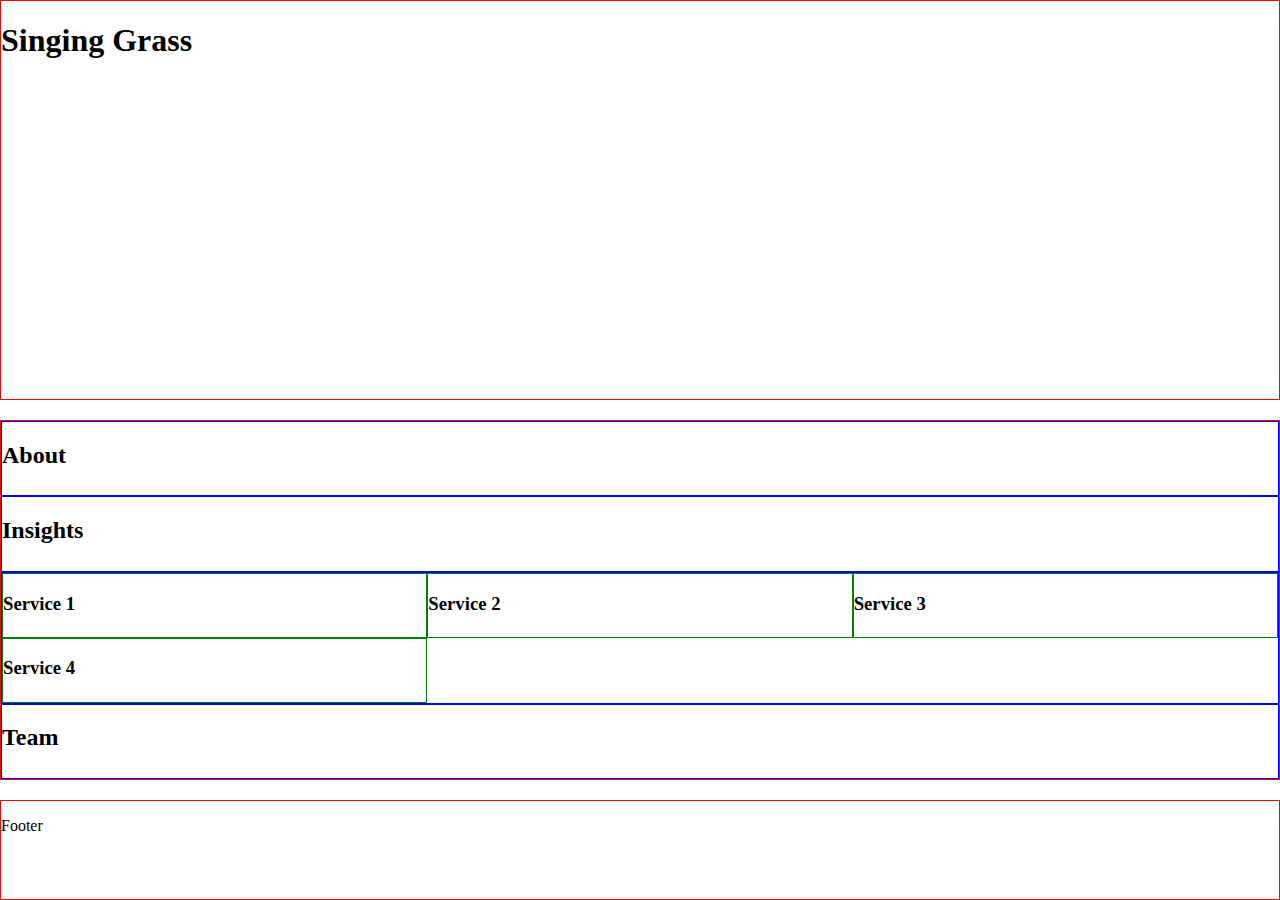
==== index.html @ ded856cd "Draft page layout for review with Alicia" ====
<!DOCTYPE html>
<html lang="en">
<head>
    <meta charset="UTF-8">
    <title>Singing Grass Communications</title>
    <link rel="stylesheet" href="/css/style.css">
</head>

<body>
    <header>
        <h1>Singing Grass</h1>
    </header>

    <main>
        <section>
            <h2>About</h2>
        </section>
        
        <section>
            <h2>Insights</h2>
        </section>

        <section id="services">
            <div>
                <h3>Service 1</h3>
            </div>
            <div>
                <h3>Service 2</h3>
            </div>
            <div>
                <h3>Service 3</h3>
            </div>
            <div>
                <h3>Service 4</h3>
            </div>
        </section>

        <section>
            <h2>Team</h2>
        </section>
    </main>

    <footer>
        <p>Footer</p>
    </footer>
</body>

</html>
---- css/style.css ----
/*
    Grid Set-Up
*/
body {
    display: grid;
    min-height: 100vh;
    min-width: 100%;
    grid-template-rows: 400px 1fr 100px;
    grid-row-gap: 20px;
    margin: 0;
}

main {
    display: grid;
}

#services {
    display: grid;
    grid-template-columns: repeat(auto-fit, minmax(400px, 1fr));
}

/*
    Trial
*/

/*
    Development Guides
*/
body>* {
    border: 1px solid red;
}

main>* {
    border: 1px solid blue;
}

#services>* {
    border: 1px solid green;
}
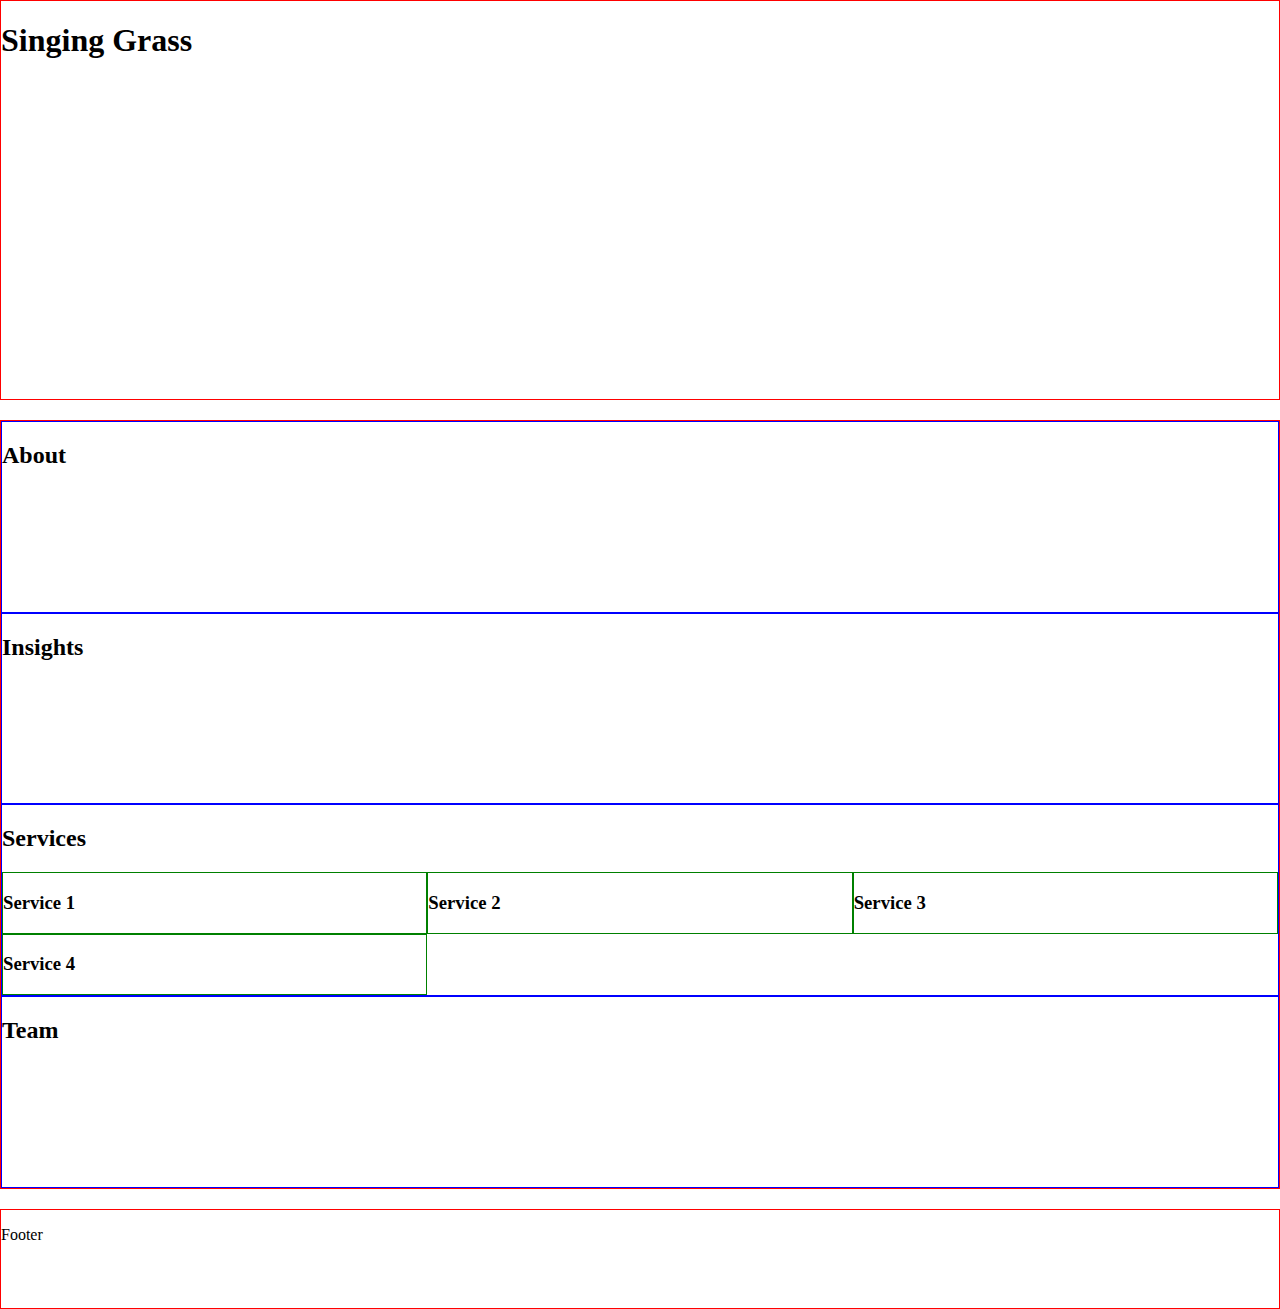
==== commit 204efaf1: "Add heading to services section" ====
--- a/index.html
+++ b/index.html
@@ -12,30 +12,33 @@
     </header>
 
     <main>
-        <section>
+        <section id="about">
             <h2>About</h2>
         </section>
         
-        <section>
+        <section id="insights">
             <h2>Insights</h2>
         </section>
 
         <section id="services">
-            <div>
-                <h3>Service 1</h3>
-            </div>
-            <div>
-                <h3>Service 2</h3>
-            </div>
-            <div>
-                <h3>Service 3</h3>
-            </div>
-            <div>
-                <h3>Service 4</h3>
+            <h2>Services</h2>
+            <div class="grid">
+                <div>
+                    <h3>Service 1</h3>
+                </div>
+                <div>
+                    <h3>Service 2</h3>
+                </div>
+                <div>
+                    <h3>Service 3</h3>
+                </div>
+                <div>
+                    <h3>Service 4</h3>
+                </div>
             </div>
         </section>
 
-        <section>
+        <section id="team">
             <h2>Team</h2>
         </section>
     </main>
--- a/css/style.css
+++ b/css/style.css
@@ -1,6 +1,10 @@
 /*
     Grid Set-Up
 */
+.grid {
+    display: grid;
+}
+
 body {
     display: grid;
     min-height: 100vh;
@@ -12,10 +16,10 @@
 
 main {
     display: grid;
+    grid-template-rows: 1fr 1fr 1fr 1fr
 }
 
-#services {
-    display: grid;
+#services .grid {
     grid-template-columns: repeat(auto-fit, minmax(400px, 1fr));
 }
 
@@ -34,6 +38,6 @@
     border: 1px solid blue;
 }
 
-#services>* {
+#services .grid>* {
     border: 1px solid green;
 }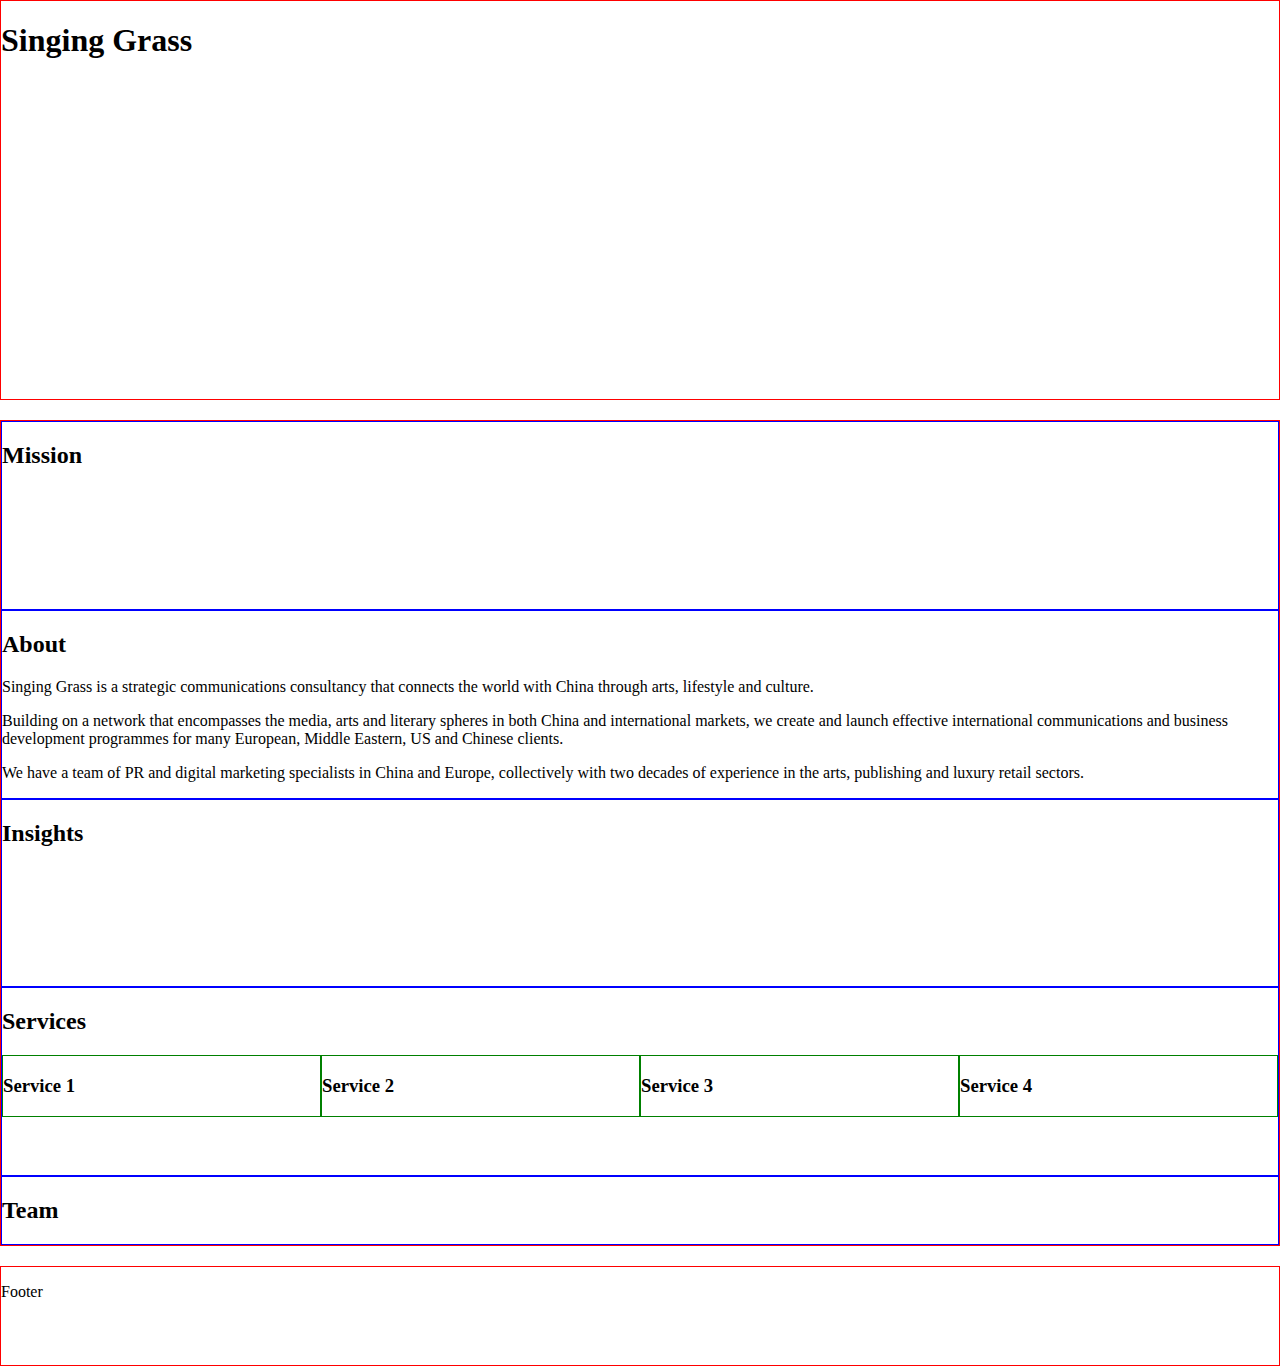
==== commit 83eac567: "Add detail to the about section" ====
--- a/index.html
+++ b/index.html
@@ -12,8 +12,30 @@
     </header>
 
     <main>
+        <section id="mission">
+            <h2>Mission</h2>
+        </section>
+
         <section id="about">
             <h2>About</h2>
+            <p>
+                Singing Grass is a strategic communications consultancy that 
+                connects the world with China through arts, lifestyle and culture.
+            </p>
+
+            <p>
+                Building on a network that encompasses the media, arts and 
+                literary spheres in both China and international markets, we 
+                create and launch effective international communications and 
+                business development programmes for many European, Middle 
+                Eastern, US and Chinese clients.
+            </p>
+
+            <p>
+                We have a team of PR and digital marketing specialists in 
+                China and Europe, collectively with two decades of experience 
+                in the arts, publishing and luxury retail sectors.
+            </p>
         </section>
         
         <section id="insights">
--- a/css/style.css
+++ b/css/style.css
@@ -20,7 +20,13 @@
 }
 
 #services .grid {
-    grid-template-columns: repeat(auto-fit, minmax(400px, 1fr));
+    grid-template-columns: repeat(auto-fit, minmax(300px, 1fr));
+}
+
+#team .grid {
+    grid-template-rows: 1fr 1fr;
+    grid-template-columns: 1fr 1fr 1fr;
+    min-height: 800px;
 }
 
 /*
@@ -40,4 +46,8 @@
 
 #services .grid>* {
     border: 1px solid green;
+}
+
+#team .grid>* {
+    border: 1px solid green;
 }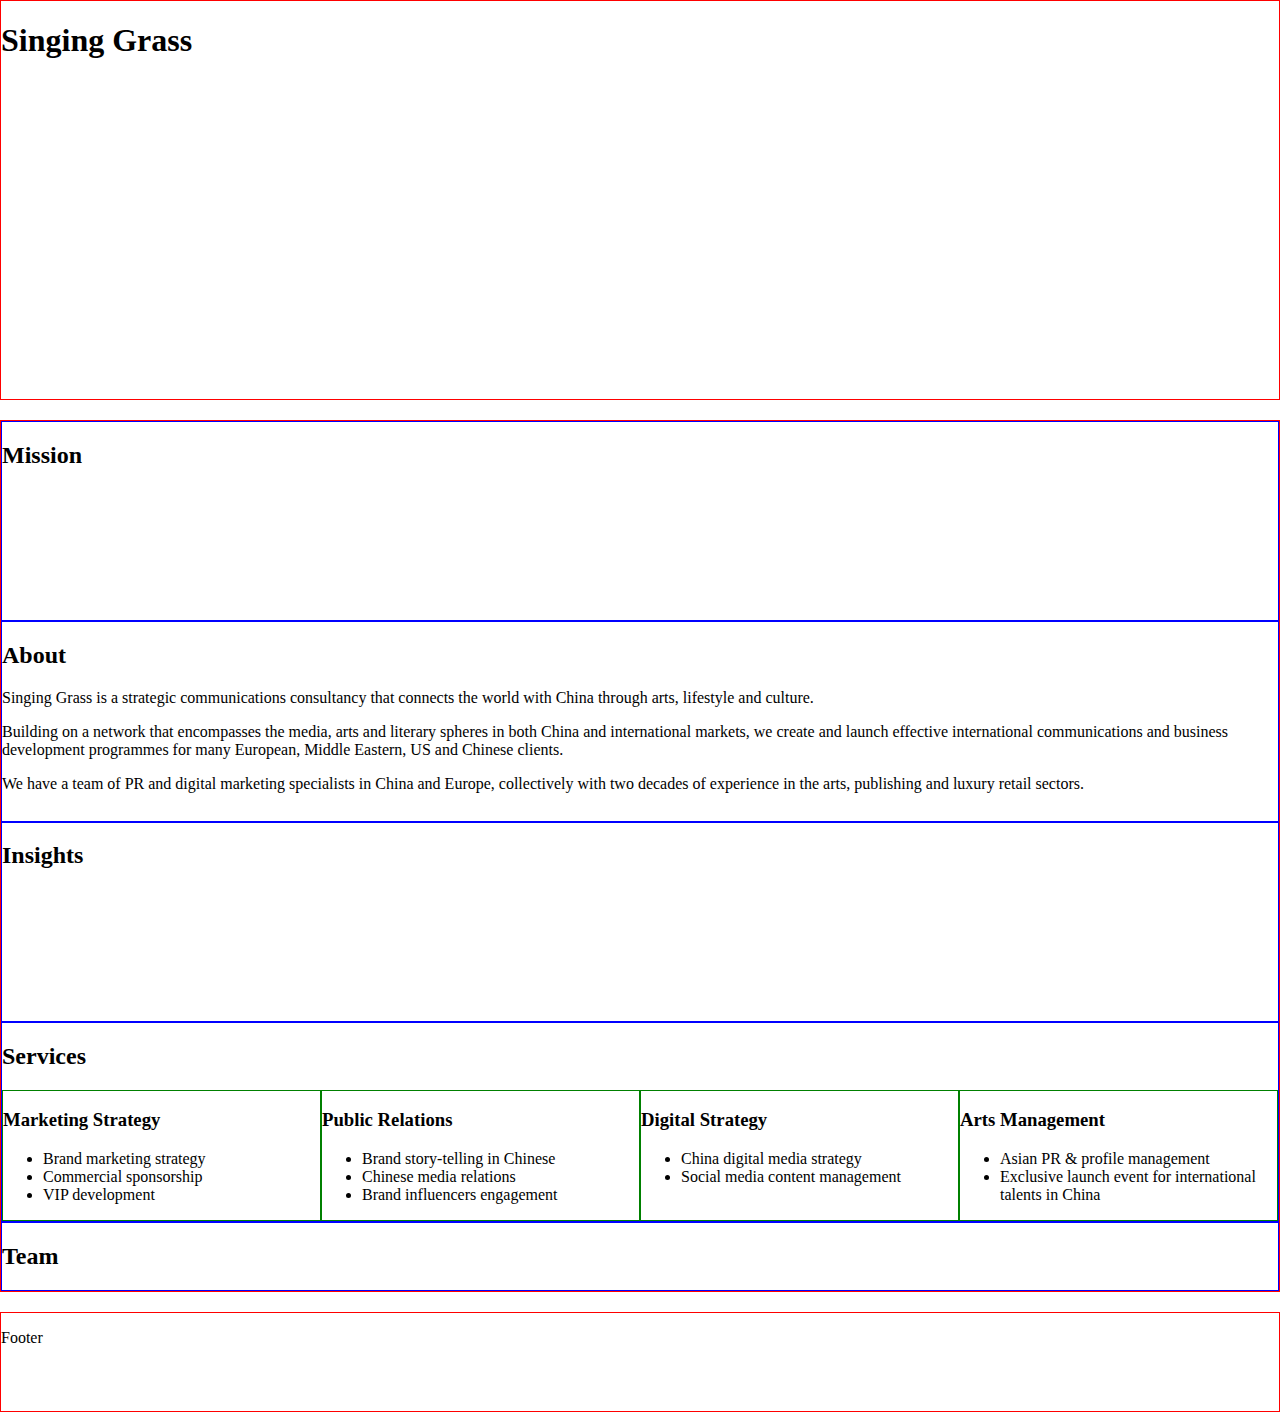
==== commit e9ad2764: "Add details to the services section" ====
--- a/index.html
+++ b/index.html
@@ -46,16 +46,37 @@
             <h2>Services</h2>
             <div class="grid">
                 <div>
-                    <h3>Service 1</h3>
+                    <h3>Marketing Strategy</h3>
+                    <ul>
+                        <li>Brand marketing strategy</li>
+                        <li>Commercial sponsorship</li>
+                        <li>VIP development</li>
+                    </ul>
                 </div>
+
                 <div>
-                    <h3>Service 2</h3>
+                    <h3>Public Relations</h3>
+                    <ul>
+                        <li>Brand story-telling in Chinese</li>
+                        <li>Chinese media relations</li>
+                        <li>Brand influencers engagement</li>
+                    </ul>
                 </div>
+
                 <div>
-                    <h3>Service 3</h3>
+                    <h3>Digital Strategy</h3>
+                    <ul>
+                        <li>China digital media strategy</li>
+                        <li>Social media content management</li>
+                    </ul>
                 </div>
+
                 <div>
-                    <h3>Service 4</h3>
+                    <h3>Arts Management</h3>
+                    <ul>
+                        <li>Asian PR &amp; profile management</li>
+                        <li>Exclusive launch event for international talents in China</li>
+                    </ul>
                 </div>
             </div>
         </section>
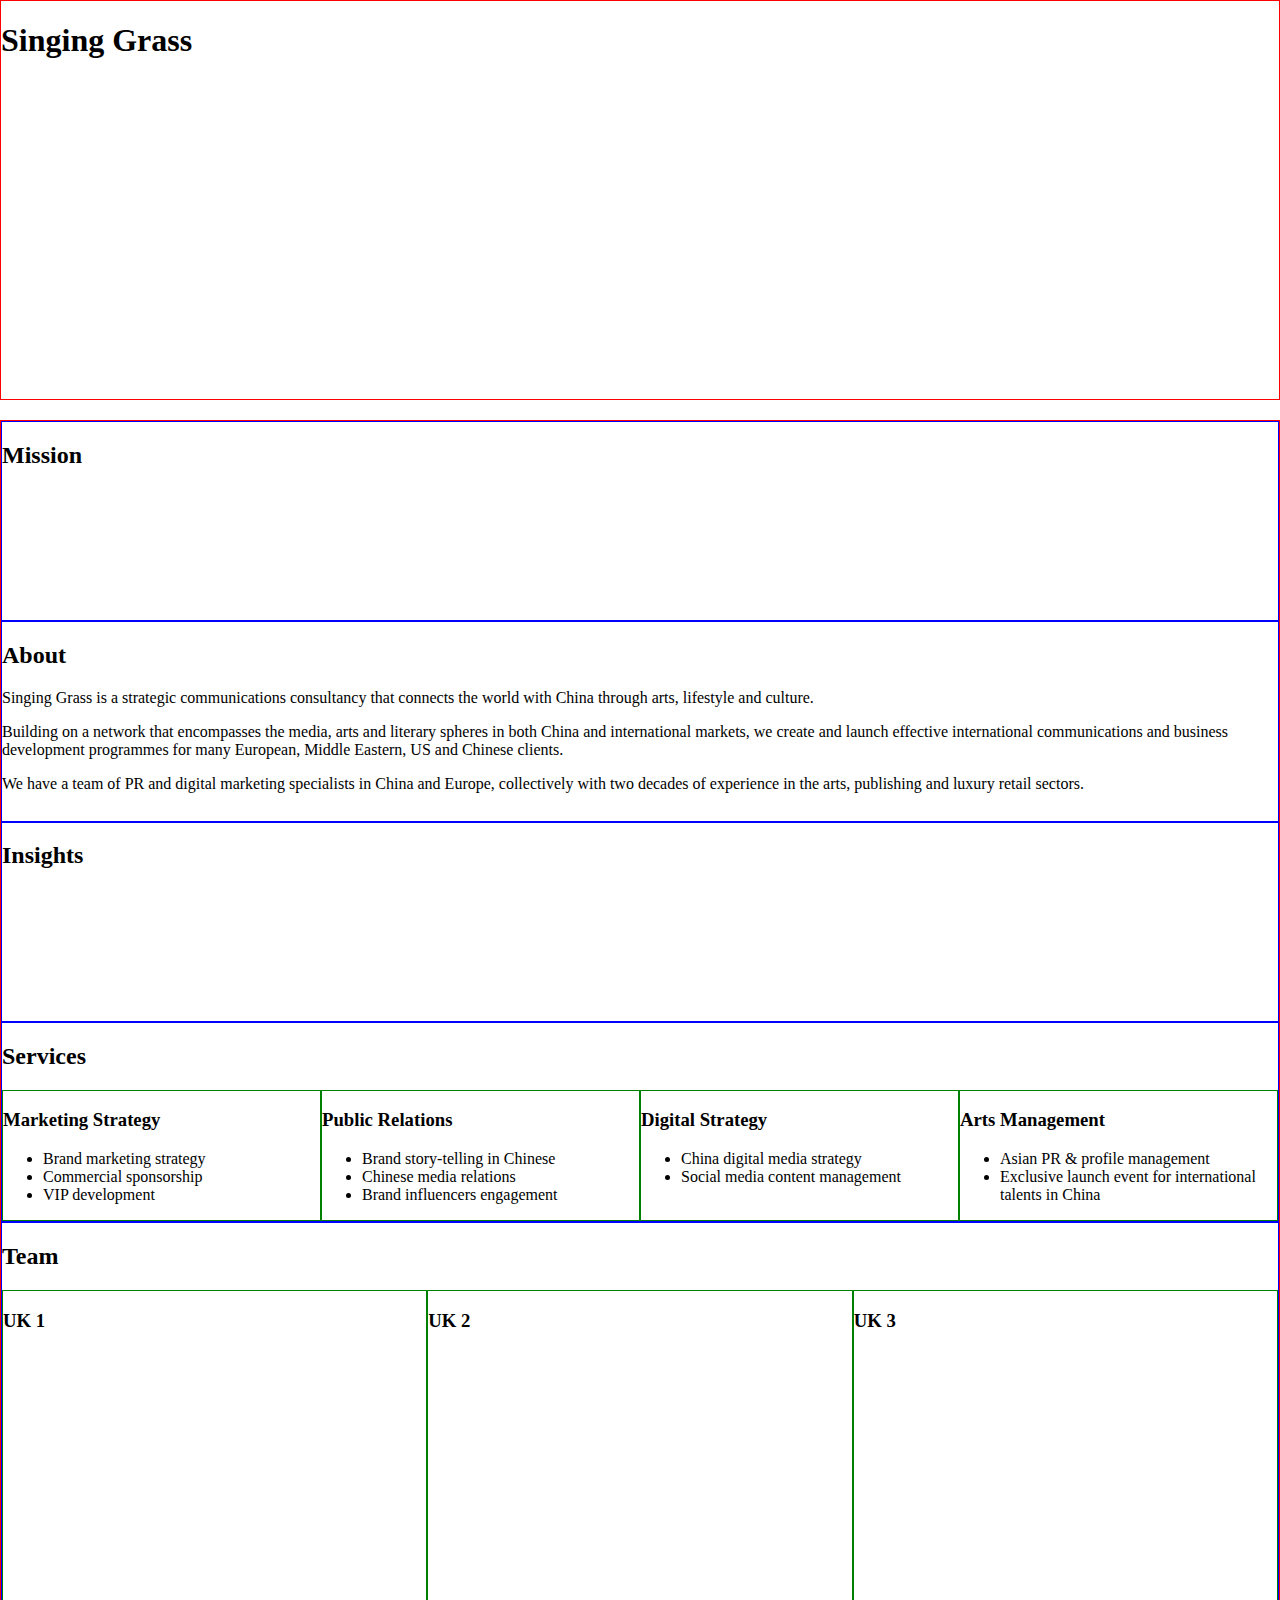
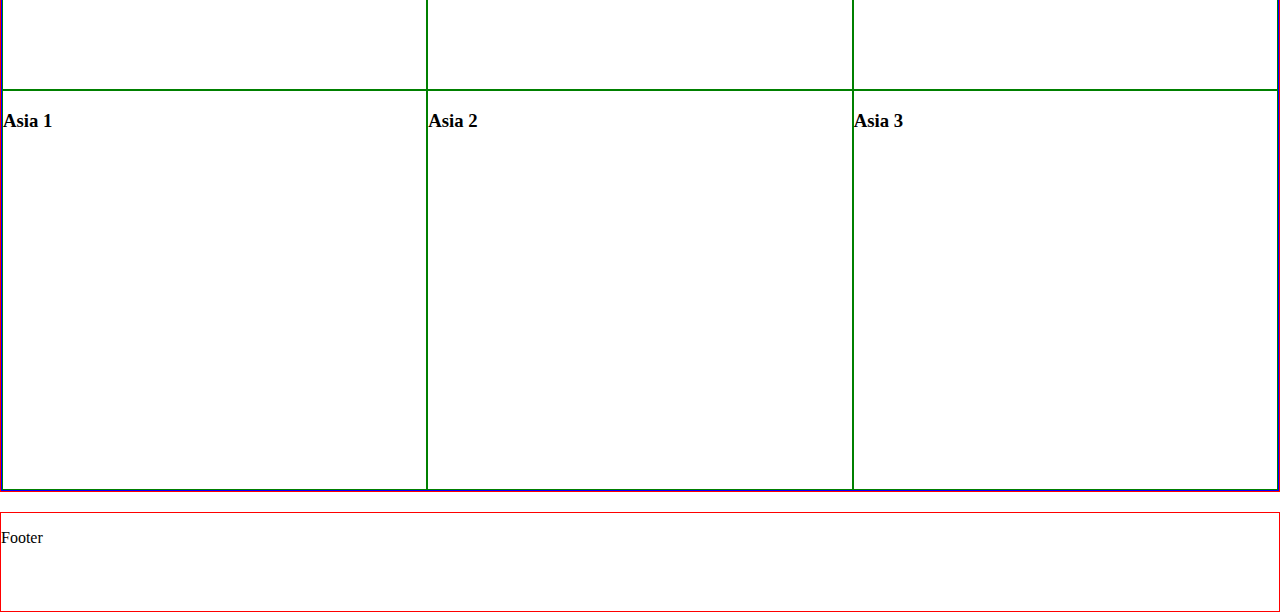
==== commit da440e96: "Add placeholders for the team" ====
--- a/index.html
+++ b/index.html
@@ -83,6 +83,14 @@
 
         <section id="team">
             <h2>Team</h2>
+            <div class="grid">
+                <div><h3>UK 1</h3></div>
+                <div><h3>UK 2</h3></div>
+                <div><h3>UK 3</h3></div>
+                <div><h3>Asia 1</h3></div>
+                <div><h3>Asia 2</h3></div>
+                <div><h3>Asia 3</h3></div>
+            </div>
         </section>
     </main>
 
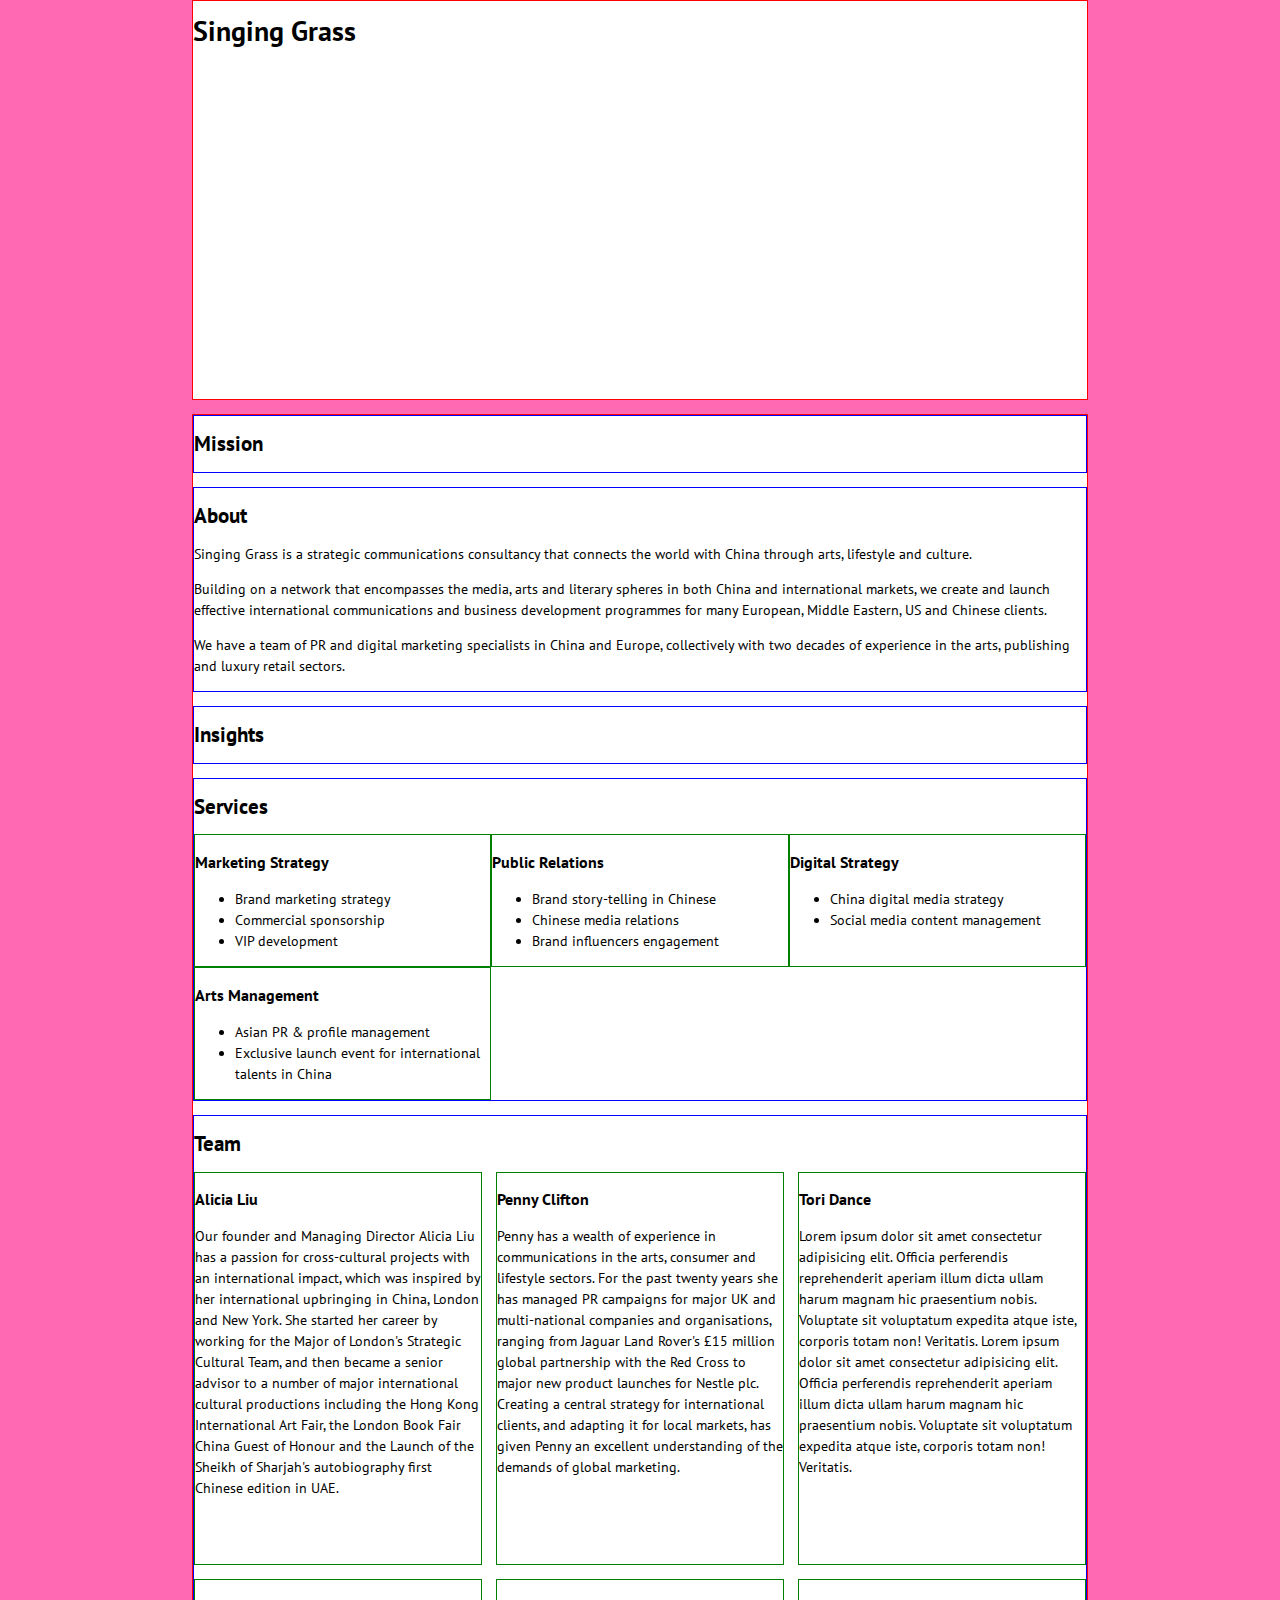
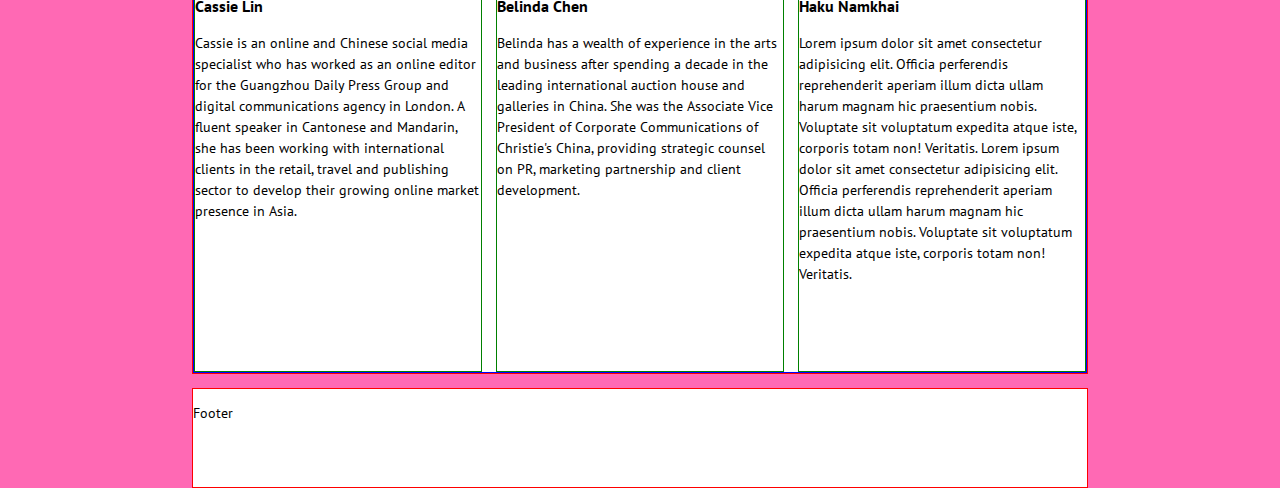
==== commit 813eeb9b: "Place main content inside container" ====
--- a/index.html
+++ b/index.html
@@ -1,102 +1,163 @@
 <!DOCTYPE html>
 <html lang="en">
+
 <head>
     <meta charset="UTF-8">
     <title>Singing Grass Communications</title>
     <link rel="stylesheet" href="/css/style.css">
+    <link href="https://fonts.googleapis.com/css?family=PT+Sans" rel="stylesheet">
 </head>
 
 <body>
-    <header>
-        <h1>Singing Grass</h1>
-    </header>
+    <div></div>
 
-    <main>
-        <section id="mission">
-            <h2>Mission</h2>
-        </section>
+    <div id="content">
+        <header>
+            <h1>Singing Grass</h1>
+        </header>
 
-        <section id="about">
-            <h2>About</h2>
-            <p>
-                Singing Grass is a strategic communications consultancy that 
-                connects the world with China through arts, lifestyle and culture.
-            </p>
+        <main>
+            <section id="mission">
+                <h2>Mission</h2>
+            </section>
 
-            <p>
-                Building on a network that encompasses the media, arts and 
-                literary spheres in both China and international markets, we 
-                create and launch effective international communications and 
-                business development programmes for many European, Middle 
-                Eastern, US and Chinese clients.
-            </p>
+            <section id="about">
+                <h2>About</h2>
+                <p>
+                    Singing Grass is a strategic communications consultancy that connects the world with China through arts, lifestyle and culture.
+                </p>
 
-            <p>
-                We have a team of PR and digital marketing specialists in 
-                China and Europe, collectively with two decades of experience 
-                in the arts, publishing and luxury retail sectors.
-            </p>
-        </section>
-        
-        <section id="insights">
-            <h2>Insights</h2>
-        </section>
+                <p>
+                    Building on a network that encompasses the media, arts and literary spheres in both China and international markets, we create
+                    and launch effective international communications and business development programmes for many European,
+                    Middle Eastern, US and Chinese clients.
+                </p>
 
-        <section id="services">
-            <h2>Services</h2>
-            <div class="grid">
-                <div>
-                    <h3>Marketing Strategy</h3>
-                    <ul>
-                        <li>Brand marketing strategy</li>
-                        <li>Commercial sponsorship</li>
-                        <li>VIP development</li>
-                    </ul>
+                <p>
+                    We have a team of PR and digital marketing specialists in China and Europe, collectively with two decades of experience in
+                    the arts, publishing and luxury retail sectors.
+                </p>
+            </section>
+
+            <section id="insights">
+                <h2>Insights</h2>
+            </section>
+
+            <section id="services">
+                <h2>Services</h2>
+                <div class="grid">
+                    <div>
+                        <h3>Marketing Strategy</h3>
+                        <ul>
+                            <li>Brand marketing strategy</li>
+                            <li>Commercial sponsorship</li>
+                            <li>VIP development</li>
+                        </ul>
+                    </div>
+
+                    <div>
+                        <h3>Public Relations</h3>
+                        <ul>
+                            <li>Brand story-telling in Chinese</li>
+                            <li>Chinese media relations</li>
+                            <li>Brand influencers engagement</li>
+                        </ul>
+                    </div>
+
+                    <div>
+                        <h3>Digital Strategy</h3>
+                        <ul>
+                            <li>China digital media strategy</li>
+                            <li>Social media content management</li>
+                        </ul>
+                    </div>
+
+                    <div>
+                        <h3>Arts Management</h3>
+                        <ul>
+                            <li>Asian PR &amp; profile management</li>
+                            <li>Exclusive launch event for international talents in China</li>
+                        </ul>
+                    </div>
                 </div>
+            </section>
 
-                <div>
-                    <h3>Public Relations</h3>
-                    <ul>
-                        <li>Brand story-telling in Chinese</li>
-                        <li>Chinese media relations</li>
-                        <li>Brand influencers engagement</li>
-                    </ul>
+            <section id="team">
+                <h2>Team</h2>
+                <div class="grid">
+                    <div class="profile">
+                        <h3>Alicia Liu</h3>
+                        <p>
+                            Our founder and Managing Director Alicia Liu has a passion for cross-cultural projects with an international impact, which
+                            was inspired by her international upbringing in China, London and New York. She started her career
+                            by working for the Major of London's Strategic Cultural Team, and then became a senior advisor
+                            to a number of major international cultural productions including the Hong Kong International
+                            Art Fair, the London Book Fair China Guest of Honour and the Launch of the Sheikh of Sharjah's
+                            autobiography first Chinese edition in UAE.
+                        </p>
+                    </div>
+
+                    <div class="profile">
+                        <h3>Penny Clifton</h3>
+                        <p>
+                            Penny has a wealth of experience in communications in the arts, consumer and lifestyle sectors. For the past twenty years
+                            she has managed PR campaigns for major UK and multi-national companies and organisations, ranging
+                            from Jaguar Land Rover's £15 million global partnership with the Red Cross to major new product
+                            launches for Nestle plc. Creating a central strategy for international clients, and adapting
+                            it for local markets, has given Penny an excellent understanding of the demands of global marketing.
+                        </p>
+                    </div>
+
+                    <div class="profile">
+                        <h3>Tori Dance</h3>
+                        <p>
+                            Lorem ipsum dolor sit amet consectetur adipisicing elit. Officia perferendis reprehenderit aperiam illum dicta ullam harum
+                            magnam hic praesentium nobis. Voluptate sit voluptatum expedita atque iste, corporis totam non!
+                            Veritatis. Lorem ipsum dolor sit amet consectetur adipisicing elit. Officia perferendis reprehenderit
+                            aperiam illum dicta ullam harum magnam hic praesentium nobis. Voluptate sit voluptatum expedita
+                            atque iste, corporis totam non! Veritatis.
+                        </p>
+                    </div>
+
+                    <div class="profile">
+                        <h3>Cassie Lin</h3>
+                        <p>
+                            Cassie is an online and Chinese social media specialist who has worked as an online editor for the Guangzhou Daily Press
+                            Group and digital communications agency in London. A fluent speaker in Cantonese and Mandarin,
+                            she has been working with international clients in the retail, travel and publishing sector to
+                            develop their growing online market presence in Asia.
+                        </p>
+                    </div>
+
+                    <div class="profile">
+                        <h3>Belinda Chen</h3>
+                        <p>
+                            Belinda has a wealth of experience in the arts and business after spending a decade in the leading international auction
+                            house and galleries in China. She was the Associate Vice President of Corporate Communications
+                            of Christie's China, providing strategic counsel on PR, marketing partnership and client development.
+                        </p>
+                    </div>
+
+                    <div class="profile">
+                        <h3>Haku Namkhai</h3>
+                        <p>
+                            Lorem ipsum dolor sit amet consectetur adipisicing elit. Officia perferendis reprehenderit aperiam illum dicta ullam harum
+                            magnam hic praesentium nobis. Voluptate sit voluptatum expedita atque iste, corporis totam non!
+                            Veritatis. Lorem ipsum dolor sit amet consectetur adipisicing elit. Officia perferendis reprehenderit
+                            aperiam illum dicta ullam harum magnam hic praesentium nobis. Voluptate sit voluptatum expedita
+                            atque iste, corporis totam non! Veritatis.
+                        </p>
+                    </div>
                 </div>
+            </section>
+        </main>
 
-                <div>
-                    <h3>Digital Strategy</h3>
-                    <ul>
-                        <li>China digital media strategy</li>
-                        <li>Social media content management</li>
-                    </ul>
-                </div>
+        <footer>
+            <p>Footer</p>
+        </footer>
+    </div>
 
-                <div>
-                    <h3>Arts Management</h3>
-                    <ul>
-                        <li>Asian PR &amp; profile management</li>
-                        <li>Exclusive launch event for international talents in China</li>
-                    </ul>
-                </div>
-            </div>
-        </section>
-
-        <section id="team">
-            <h2>Team</h2>
-            <div class="grid">
-                <div><h3>UK 1</h3></div>
-                <div><h3>UK 2</h3></div>
-                <div><h3>UK 3</h3></div>
-                <div><h3>Asia 1</h3></div>
-                <div><h3>Asia 2</h3></div>
-                <div><h3>Asia 3</h3></div>
-            </div>
-        </section>
-    </main>
-
-    <footer>
-        <p>Footer</p>
-    </footer>
+    <div></div>
 </body>
 
 </html>--- a/css/style.css
+++ b/css/style.css
@@ -9,24 +9,33 @@
     display: grid;
     min-height: 100vh;
     min-width: 100%;
+    grid-template-columns: auto minmax(auto, 64em) auto;
+    margin: 0;
+}
+
+#content {
+    display: grid;
+    min-height: 100vh;
     grid-template-rows: 400px 1fr 100px;
-    grid-row-gap: 20px;
-    margin: 0;
+    grid-row-gap: 1em;
 }
 
 main {
     display: grid;
-    grid-template-rows: 1fr 1fr 1fr 1fr
+
+    grid-row-gap: 1em;
 }
 
 #services .grid {
-    grid-template-columns: repeat(auto-fit, minmax(300px, 1fr));
+    grid-template-columns: repeat(auto-fit, minmax(17em, 1fr));
 }
 
 #team .grid {
     grid-template-rows: 1fr 1fr;
-    grid-template-columns: 1fr 1fr 1fr;
+    grid-template-columns: repeat(auto-fit, minmax(17em, 1fr));
     min-height: 800px;
+    grid-column-gap: 1em;
+    grid-row-gap: 1em;
 }
 
 /*
@@ -36,8 +45,13 @@
 /*
     Development Guides
 */
-body>* {
+body>div {
+    background-color: hotpink;
+}
+
+#content>* {
     border: 1px solid red;
+    background-color: white;
 }
 
 main>* {
@@ -50,4 +64,17 @@
 
 #team .grid>* {
     border: 1px solid green;
+}
+
+/*
+    Font
+*/
+html { 
+    font-size: 62.5%; /* font-size 1em = 10px on default browser settings */ 
+}
+
+body {
+    font-family: 'PT Sans', sans-serif;
+    line-height: 1.5em;
+    font-size: 1.4em;
 }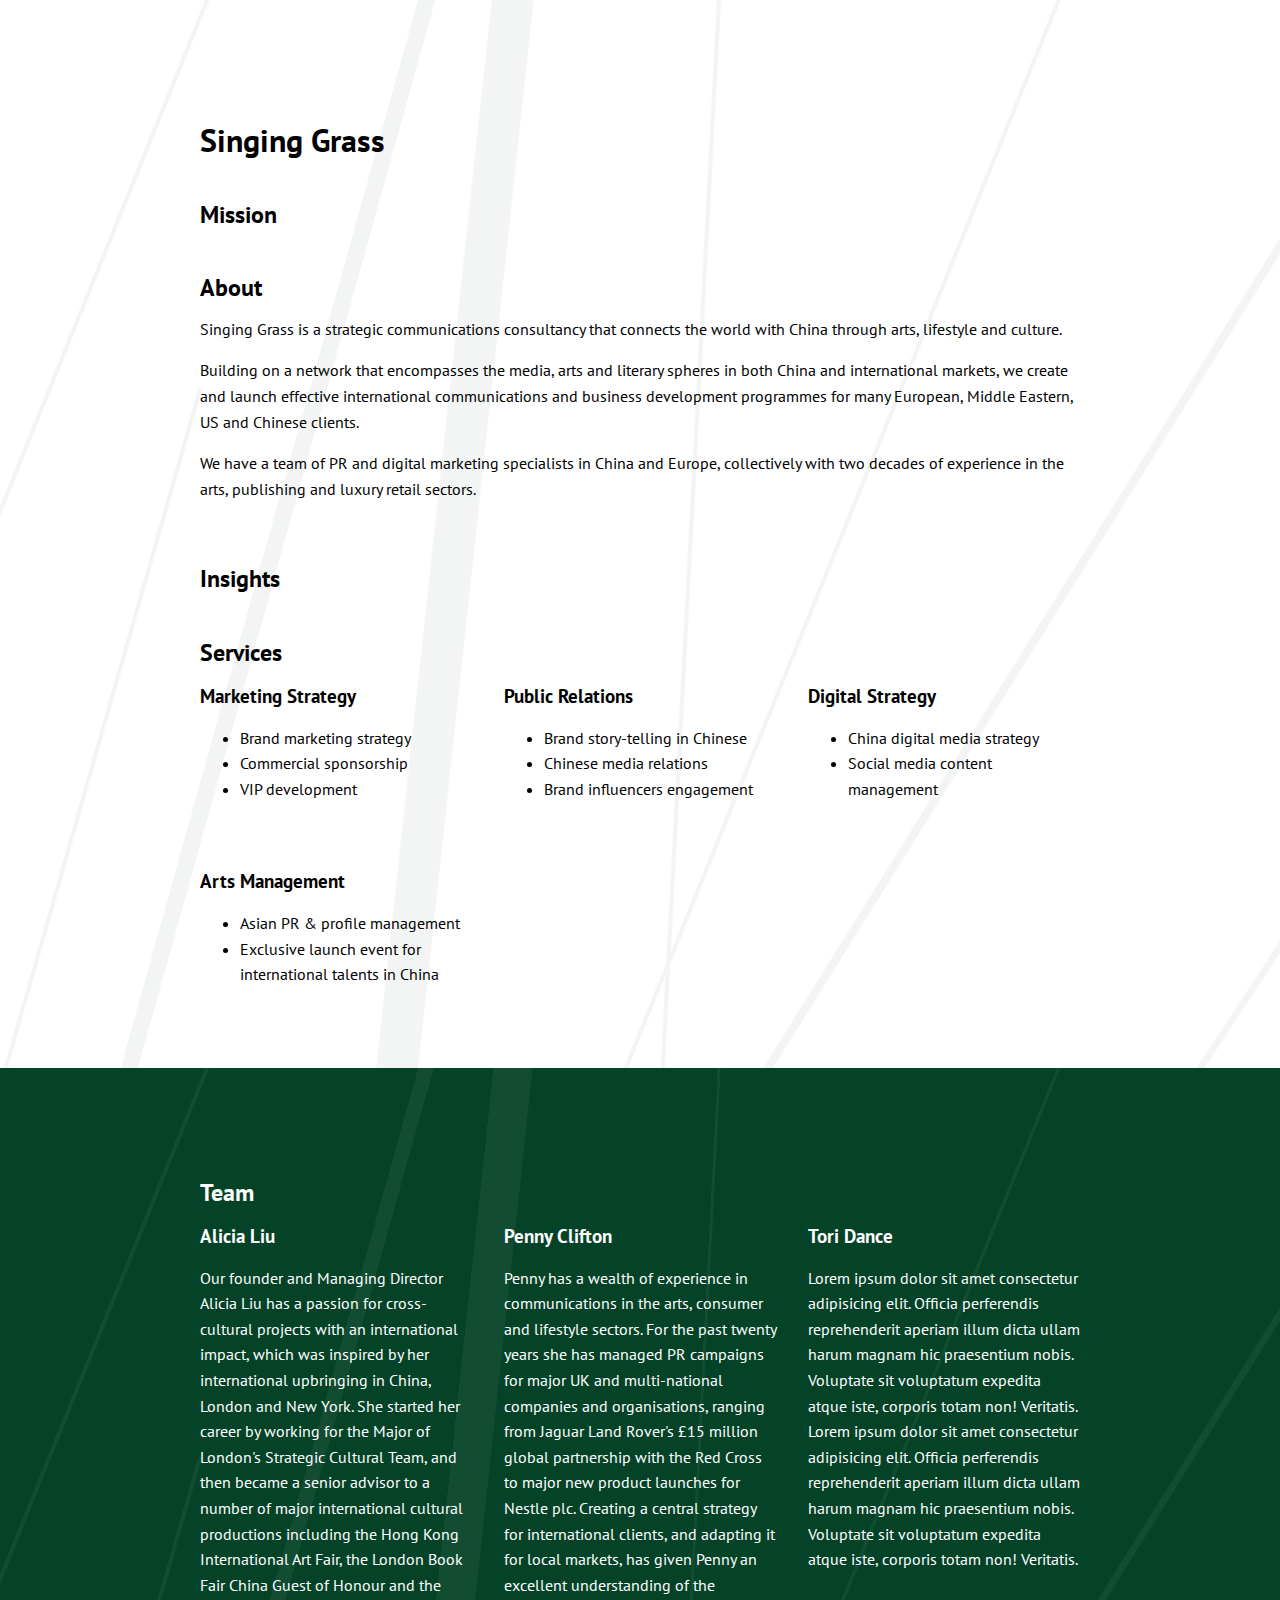
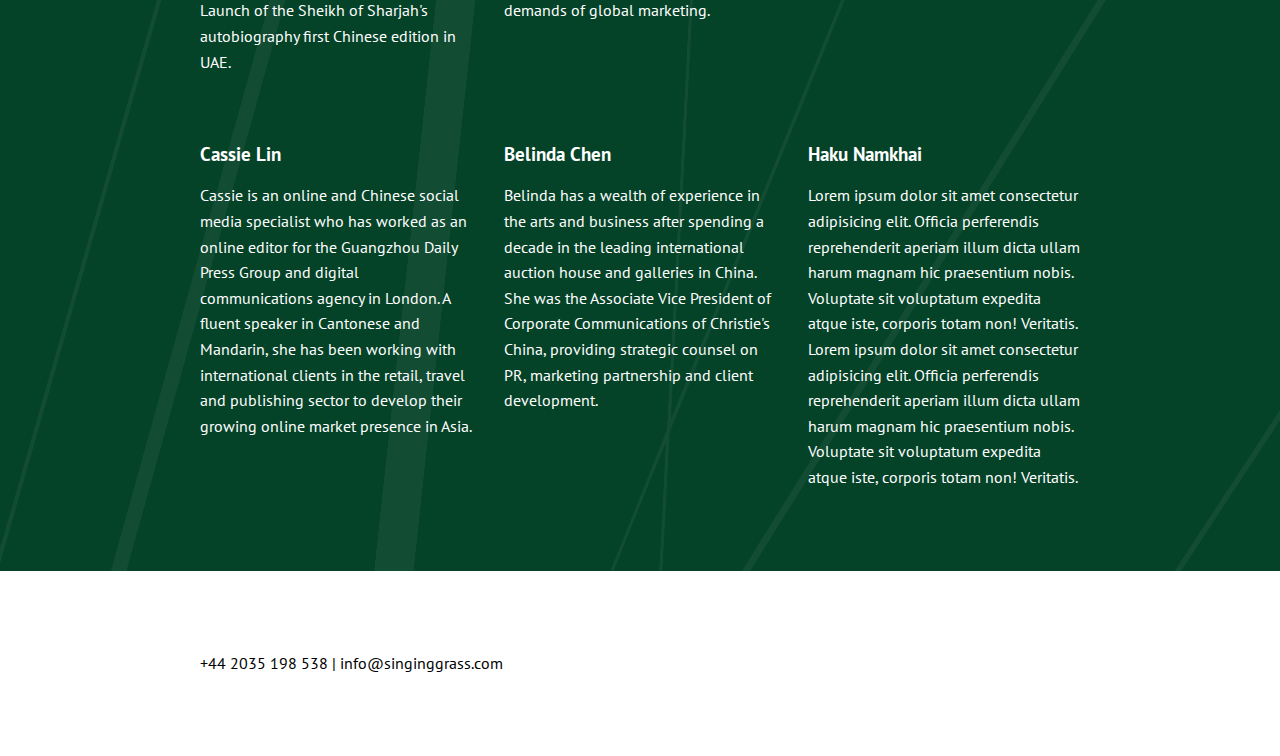
==== commit cf7d4ae4: "Tweak to the initial layout" ====
--- a/index.html
+++ b/index.html
@@ -9,14 +9,13 @@
 </head>
 
 <body>
-    <div></div>
 
-    <div id="content">
-        <header>
-            <h1>Singing Grass</h1>
-        </header>
+    <div class="s s-light">
+        <div class="inner">
+            <header>
+                <h1>Singing Grass</h1>
+            </header>
 
-        <main>
             <section id="mission">
                 <h2>Mission</h2>
             </section>
@@ -81,7 +80,11 @@
                     </div>
                 </div>
             </section>
+        </div>
+    </div>
 
+    <div class="s s-dark">
+        <div class="inner">
             <section id="team">
                 <h2>Team</h2>
                 <div class="grid">
@@ -150,14 +153,19 @@
                     </div>
                 </div>
             </section>
-        </main>
-
-        <footer>
-            <p>Footer</p>
-        </footer>
+        </div>
     </div>
 
-    <div></div>
+    <div class="s">
+        <div class="inner">
+            <footer>
+                <p>
+                    +44 2035 198 538 | info@singinggrass.com
+                </p>
+            </footer>
+        </div>
+    </div>
+
 </body>
 
 </html>--- a/css/style.css
+++ b/css/style.css
@@ -7,63 +7,66 @@
 
 body {
     display: grid;
-    min-height: 100vh;
     min-width: 100%;
-    grid-template-columns: auto minmax(auto, 64em) auto;
     margin: 0;
-}
-
-#content {
-    display: grid;
-    min-height: 100vh;
-    grid-template-rows: 400px 1fr 100px;
-    grid-row-gap: 1em;
-}
-
-main {
-    display: grid;
-
-    grid-row-gap: 1em;
 }
 
 #services .grid {
     grid-template-columns: repeat(auto-fit, minmax(17em, 1fr));
+    grid-column-gap: 2em;
+    grid-row-gap: 2em;
 }
 
 #team .grid {
-    grid-template-rows: 1fr 1fr;
     grid-template-columns: repeat(auto-fit, minmax(17em, 1fr));
-    min-height: 800px;
-    grid-column-gap: 1em;
-    grid-row-gap: 1em;
+    grid-column-gap: 2em;
+    grid-row-gap: 2em;
+
+}
+
+.s {
+    display: flex;
+}
+
+.s .inner>*  {
+    max-width: 55em;
+    margin-left: auto;
+    margin-right: auto;
+}
+
+.s .inner {
+    width:100%;
 }
 
 /*
-    Trial
+    Background
 */
-
-/*
-    Development Guides
-*/
-body>div {
-    background-color: hotpink;
+:root {
+    --dark-green-bg: rgba(5,66,40,0.95);
+    --white-bg: rgba(255,255,255,0.95)
 }
 
-#content>* {
-    border: 1px solid red;
-    background-color: white;
+.s.s-light {
+    background-image: url("/img/background-light.png");
+    background-color: var(--white-bg);
 }
 
-main>* {
-    border: 1px solid blue;
+.s-light>.inner {
+    background-color: var(--white-bg);
 }
 
-#services .grid>* {
-    border: 1px solid green;
+.s.s-dark {
+    background-image: url("/img/background-dark.png");
+    background-color: var(--dark-green-bg);
+    color: white;
 }
 
-#team .grid>* {
-    border: 1px solid green;
+.s-dark>.inner {
+    background-color: var(--dark-green-bg);
+}
+
+.inner {
+    padding: 2em;
 }
 
 /*
@@ -75,6 +78,19 @@
 
 body {
     font-family: 'PT Sans', sans-serif;
-    line-height: 1.5em;
-    font-size: 1.4em;
+    line-height: 1.6em;
+    font-size: 1.6em;
+}
+
+.s .inner  {
+    padding: 4em 0;
+}
+
+h1, h2, h3, h4, h5, h6 {
+    margin: 0;
+    padding: 1em 0 0 0;
+}
+
+h1, h2 {
+    padding: 2em 0 0 0;
 }